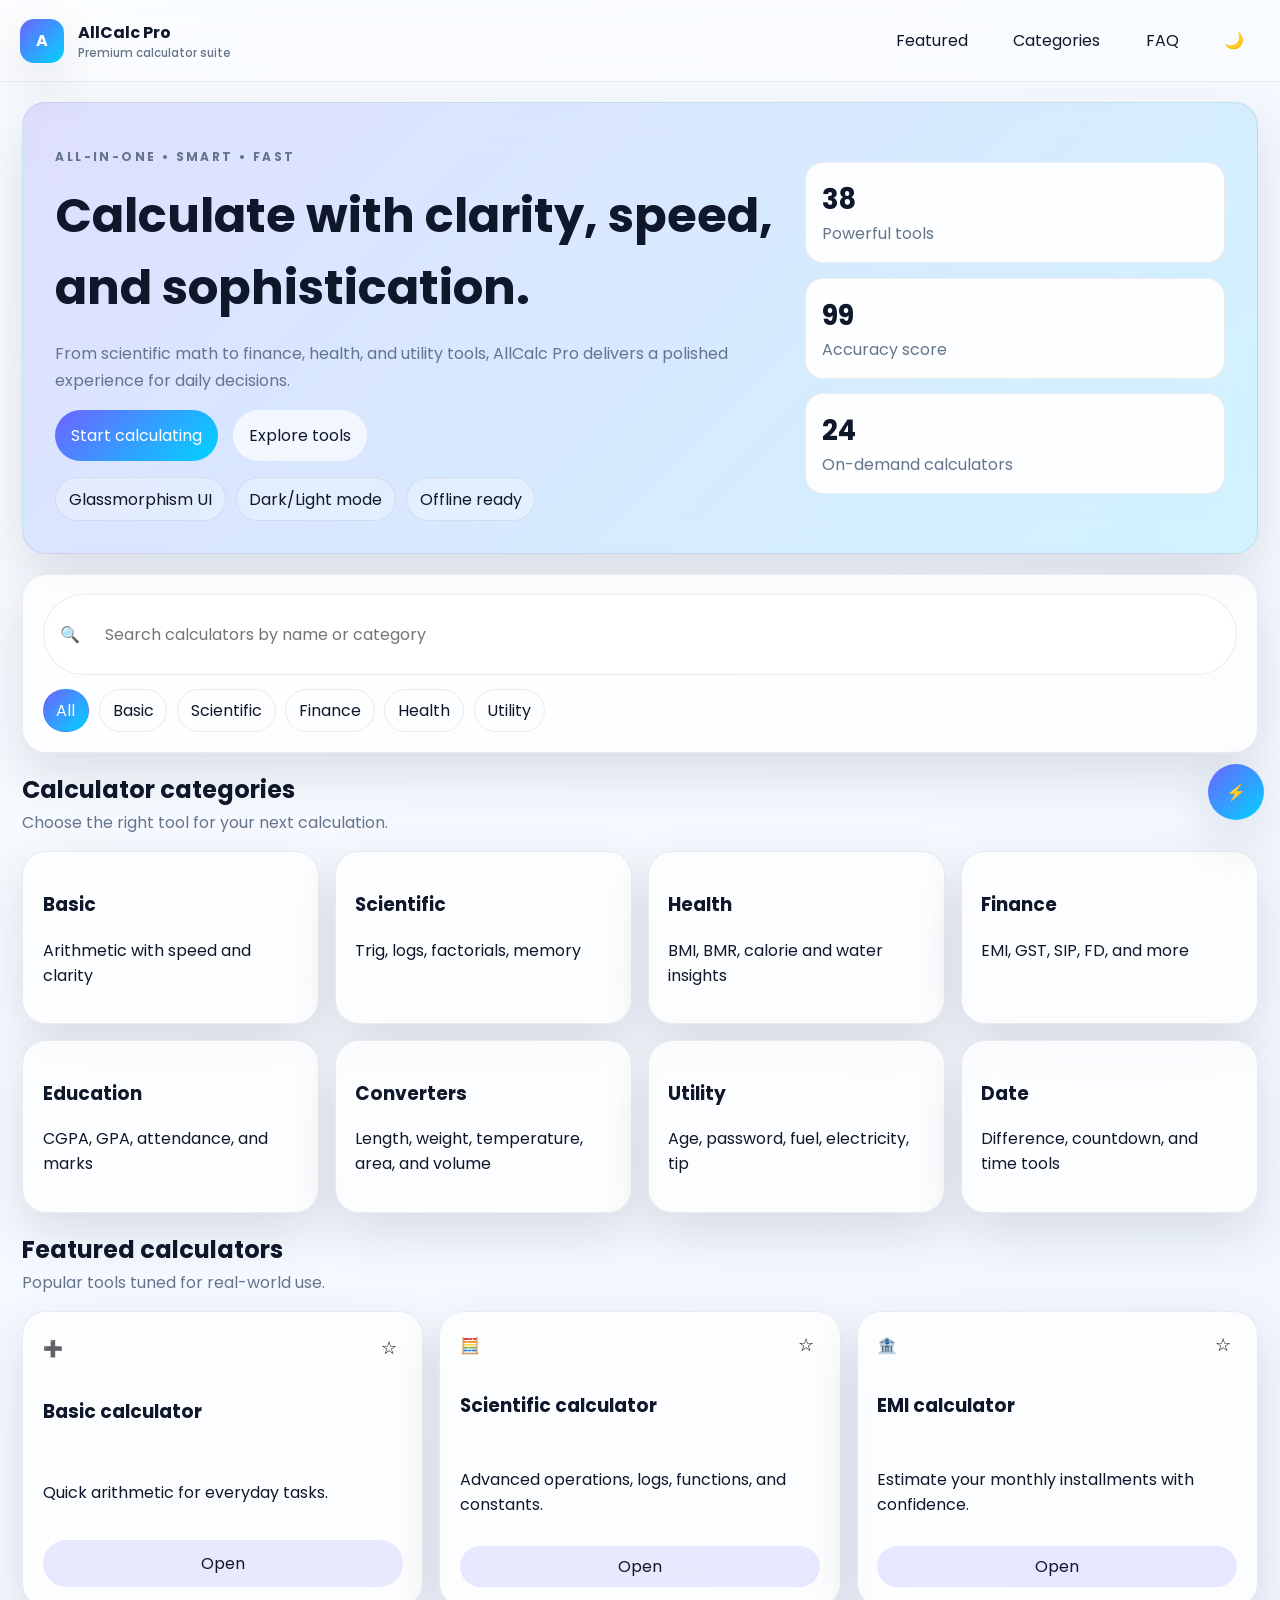
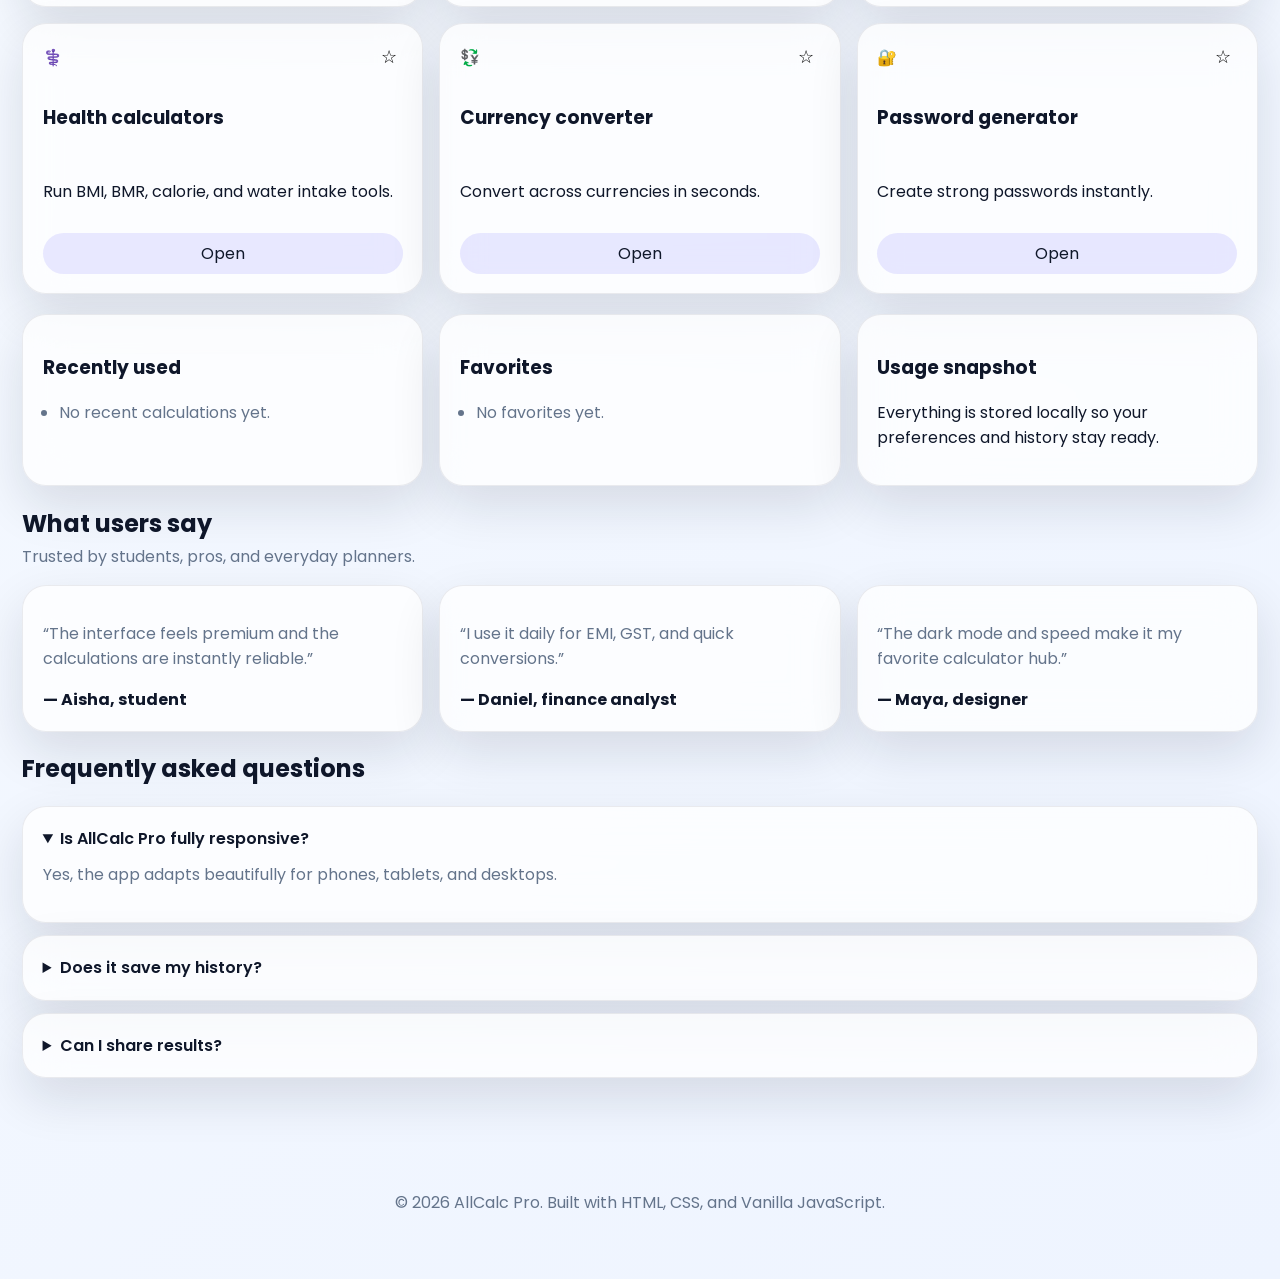
==== AllCalc-Pro/index.html @ bd67d14a "First website project" ====
<!DOCTYPE html>
<html lang="en" data-theme="light">
  <head>
    <meta charset="UTF-8" />
    <meta name="viewport" content="width=device-width, initial-scale=1.0" />
    <title>AllCalc Pro | Premium Calculator Hub</title>
    <meta name="description" content="AllCalc Pro is a premium calculator portal with science, finance, health, and utility tools." />
    <link rel="preconnect" href="https://fonts.googleapis.com" />
    <link rel="preconnect" href="https://fonts.gstatic.com" crossorigin />
    <link href="https://fonts.googleapis.com/css2?family=Poppins:wght@300;400;500;600;700;800&display=swap" rel="stylesheet" />
    <link rel="stylesheet" href="style.css" />
  </head>
  <body>
    <button class="back-to-top" aria-label="Back to top">↑</button>
    <button class="fab" aria-label="Quick actions">⚡</button>
    <div class="toast-container" id="toast-container"></div>
    <header class="topbar">
      <a class="brand" href="#"><span class="brand-mark">A</span><span><strong>AllCalc Pro</strong><small>Premium calculator suite</small></span></a>
      <nav class="top-nav" aria-label="Primary navigation">
        <a href="#featured">Featured</a><a href="#categories">Categories</a><a href="#faq">FAQ</a><button class="theme-toggle" id="theme-toggle" aria-label="Toggle theme">🌙</button>
      </nav>
    </header>
    <main class="page-shell">
      <section class="hero card">
        <div>
          <p class="eyebrow">All-in-one • Smart • Fast</p>
          <h1>Calculate with clarity, speed, and sophistication.</h1>
          <p>From scientific math to finance, health, and utility tools, AllCalc Pro delivers a polished experience for daily decisions.</p>
          <div class="hero-actions"><a class="btn btn-primary" href="calculators/basic.html">Start calculating</a><a class="btn btn-secondary" href="#featured">Explore tools</a></div>
          <div class="hero-tags"><span>Glassmorphism UI</span><span>Dark/Light mode</span><span>Offline ready</span></div>
        </div>
        <div class="hero-panel"><div class="metric-card"><strong class="counter" data-target="38">0</strong><span>Powerful tools</span></div><div class="metric-card"><strong class="counter" data-target="99">0</strong><span>Accuracy score</span></div><div class="metric-card"><strong class="counter" data-target="24">0</strong><span>On-demand calculators</span></div></div>
      </section>
      <section class="search-panel card">
        <label class="search-box" for="search"><span>🔍</span><input id="search" type="search" placeholder="Search calculators by name or category" /></label>
        <div class="chip-row"><button class="chip is-active" data-filter="all">All</button><button class="chip" data-filter="Basic">Basic</button><button class="chip" data-filter="Scientific">Scientific</button><button class="chip" data-filter="Finance">Finance</button><button class="chip" data-filter="Health">Health</button><button class="chip" data-filter="Utility">Utility</button></div>
      </section>
      <section id="categories" class="section"><div class="section-heading"><h2>Calculator categories</h2><p>Choose the right tool for your next calculation.</p></div><div class="grid categories-grid"><a class="category-card" href="calculators/basic.html"><h3>Basic</h3><p>Arithmetic with speed and clarity</p></a><a class="category-card" href="calculators/scientific.html"><h3>Scientific</h3><p>Trig, logs, factorials, memory</p></a><a class="category-card" href="calculators/health.html"><h3>Health</h3><p>BMI, BMR, calorie and water insights</p></a><a class="category-card" href="calculators/emi.html"><h3>Finance</h3><p>EMI, GST, SIP, FD, and more</p></a><a class="category-card" href="calculators/cgpa.html"><h3>Education</h3><p>CGPA, GPA, attendance, and marks</p></a><a class="category-card" href="calculators/length.html"><h3>Converters</h3><p>Length, weight, temperature, area, and volume</p></a><a class="category-card" href="calculators/age.html"><h3>Utility</h3><p>Age, password, fuel, electricity, tip</p></a><a class="category-card" href="calculators/date.html"><h3>Date</h3><p>Difference, countdown, and time tools</p></a></div></section>
      <section id="featured" class="section"><div class="section-heading"><h2>Featured calculators</h2><p>Popular tools tuned for real-world use.</p></div><div class="grid calculator-grid" id="calculator-grid"><article class="calculator-card" data-name="Basic Calculator" data-category="Basic" data-url="calculators/basic.html"><div class="card-head"><span>➕</span><button class="favorite-btn" data-fav="basic">☆</button></div><h3>Basic calculator</h3><p>Quick arithmetic for everyday tasks.</p><a href="calculators/basic.html" class="btn btn-mini">Open</a></article><article class="calculator-card" data-name="Scientific Calculator" data-category="Scientific" data-url="calculators/scientific.html"><div class="card-head"><span>🧮</span><button class="favorite-btn" data-fav="scientific">☆</button></div><h3>Scientific calculator</h3><p>Advanced operations, logs, functions, and constants.</p><a href="calculators/scientific.html" class="btn btn-mini">Open</a></article><article class="calculator-card" data-name="EMI Calculator" data-category="Finance" data-url="calculators/emi.html"><div class="card-head"><span>🏦</span><button class="favorite-btn" data-fav="emi">☆</button></div><h3>EMI calculator</h3><p>Estimate your monthly installments with confidence.</p><a href="calculators/emi.html" class="btn btn-mini">Open</a></article><article class="calculator-card" data-name="Health calculators" data-category="Health" data-url="calculators/health.html"><div class="card-head"><span>⚕️</span><button class="favorite-btn" data-fav="health">☆</button></div><h3>Health calculators</h3><p>Run BMI, BMR, calorie, and water intake tools.</p><a href="calculators/health.html" class="btn btn-mini">Open</a></article><article class="calculator-card" data-name="Currency Converter" data-category="Utility" data-url="calculators/currency.html"><div class="card-head"><span>💱</span><button class="favorite-btn" data-fav="currency">☆</button></div><h3>Currency converter</h3><p>Convert across currencies in seconds.</p><a href="calculators/currency.html" class="btn btn-mini">Open</a></article><article class="calculator-card" data-name="Password Generator" data-category="Utility" data-url="calculators/password.html"><div class="card-head"><span>🔐</span><button class="favorite-btn" data-fav="password">☆</button></div><h3>Password generator</h3><p>Create strong passwords instantly.</p><a href="calculators/password.html" class="btn btn-mini">Open</a></article></div></section>
      <section id="stats" class="section stats-grid"><div class="card stat-card"><h3>Recently used</h3><ul id="recent-list"></ul></div><div class="card stat-card"><h3>Favorites</h3><ul id="favorites-list"></ul></div><div class="card stat-card"><h3>Usage snapshot</h3><p>Everything is stored locally so your preferences and history stay ready.</p></div></section>
      <section class="section"><div class="section-heading"><h2>What users say</h2><p>Trusted by students, pros, and everyday planners.</p></div><div class="grid testimonials-grid"><article class="card quote-card"><p>“The interface feels premium and the calculations are instantly reliable.”</p><strong>— Aisha, student</strong></article><article class="card quote-card"><p>“I use it daily for EMI, GST, and quick conversions.”</p><strong>— Daniel, finance analyst</strong></article><article class="card quote-card"><p>“The dark mode and speed make it my favorite calculator hub.”</p><strong>— Maya, designer</strong></article></div></section>
      <section id="faq" class="section"><div class="section-heading"><h2>Frequently asked questions</h2></div><div class="faq-list"><details class="card faq-item" open><summary>Is AllCalc Pro fully responsive?</summary><p>Yes, the app adapts beautifully for phones, tablets, and desktops.</p></details><details class="card faq-item"><summary>Does it save my history?</summary><p>Yes, your calculations and favorites are preserved locally in your browser.</p></details><details class="card faq-item"><summary>Can I share results?</summary><p>Yes, you can copy, share, print, and export your history for easy use.</p></details></div></section>
    </main>
    <footer class="footer"><p>© 2026 AllCalc Pro. Built with HTML, CSS, and Vanilla JavaScript.</p></footer>
    <script src="script.js"></script>
  </body>
</html>
---- AllCalc-Pro/style.css ----
:root { color-scheme: light; --bg: linear-gradient(135deg, #f8fbff 0%, #eef4ff 100%); --surface: rgba(255,255,255,0.75); --surface-strong: rgba(255,255,255,0.95); --text: #0f172a; --muted: #64748b; --border: rgba(15, 23, 42, 0.08); --primary: #6c63ff; --secondary: #00d4ff; --accent: #00ffb2; --shadow: 0 20px 50px rgba(15, 23, 42, 0.12); --radius: 24px; }
:root[data-theme="dark"] { color-scheme: dark; --bg: linear-gradient(135deg, #020617 0%, #111827 100%); --surface: rgba(15, 23, 42, 0.76); --surface-strong: rgba(15, 23, 42, 0.92); --text: #f8fafc; --muted: #94a3b8; --border: rgba(148, 163, 184, 0.15); --shadow: 0 20px 50px rgba(2, 6, 23, 0.46); }
* { box-sizing: border-box; }
html { scroll-behavior: smooth; }
body { margin: 0; font-family: 'Poppins', sans-serif; background: var(--bg); color: var(--text); min-height: 100vh; transition: background 0.25s ease, color 0.25s ease; }
a { color: inherit; text-decoration: none; }
button, input, select, textarea { font: inherit; }
img { max-width: 100%; display: block; }
.topbar { position: sticky; top: 0; z-index: 800; display: flex; justify-content: space-between; align-items: center; padding: 1rem 1.25rem; backdrop-filter: blur(18px); background: rgba(255,255,255,0.44); border-bottom: 1px solid var(--border); }
:root[data-theme="dark"] .topbar { background: rgba(2, 6, 23, 0.72); }
.brand { display: flex; align-items: center; gap: 0.85rem; font-weight: 700; }
.brand-mark { display: grid; place-items: center; width: 44px; height: 44px; border-radius: 14px; color: white; background: linear-gradient(135deg, var(--primary), var(--secondary)); box-shadow: var(--shadow); }
.brand small { display: block; font-size: 0.72rem; color: var(--muted); font-weight: 500; }
.top-nav { display: flex; gap: 0.8rem; align-items: center; }
.top-nav a, .theme-toggle { padding: 0.7rem 0.95rem; border-radius: 999px; border: 1px solid transparent; background: transparent; color: var(--text); }
.top-nav a:hover, .theme-toggle:hover { background: rgba(108, 99, 255, 0.12); }
.theme-toggle { cursor: pointer; }
.page-shell { max-width: 1280px; margin: 0 auto; padding: 1rem 1rem 4rem; display: grid; gap: 1.2rem; }
.sidebar { display: none; position: sticky; top: 88px; height: fit-content; }
.sidebar-card, .card, .calculator-card, .category-card, .quote-card, .stat-card, .faq-item, .calc-shell, .result-card { background: var(--surface); border: 1px solid var(--border); border-radius: var(--radius); box-shadow: var(--shadow); backdrop-filter: blur(20px); }
.sidebar-card .nav-link { display: block; padding: 0.85rem 1rem; margin-bottom: 0.45rem; border-radius: 18px; color: var(--text); transition: background 0.2s ease, transform 0.2s ease; }
.sidebar-card .nav-link:hover, .sidebar-card .nav-link.active { background: rgba(108, 99, 255, 0.12); }
.sidebar-card .nav-link:last-child { margin-bottom: 0; }
.sidebar-card h3 { margin-top: 0; margin-bottom: 1rem; }
.sidebar-card .nav-link.active { font-weight: 700; }

.card, .calculator-card, .category-card, .quote-card, .stat-card, .faq-item, .calc-shell, .result-card { padding: 1.2rem; }
.hero { display: grid; gap: 1rem; align-items: center; padding: 2rem; background: linear-gradient(135deg, rgba(108, 99, 255, 0.18), rgba(0, 212, 255, 0.14)); }
.eyebrow { text-transform: uppercase; letter-spacing: 0.2em; color: var(--primary); font-size: 0.75rem; font-weight: 700; }
.hero h1 { font-size: clamp(1.8rem, 4vw, 3rem); margin: 0.3rem 0 0.8rem; }
.hero p { color: var(--muted); line-height: 1.7; }
.hero-actions { display: flex; gap: 0.9rem; flex-wrap: wrap; margin-top: 1rem; }
.hero-tags { display: flex; gap: 0.6rem; flex-wrap: wrap; margin-top: 1rem; }
.hero-tags span { padding: 0.55rem 0.8rem; border-radius: 999px; border: 1px solid var(--border); background: rgba(255,255,255,0.25); }
.hero-panel { display: grid; gap: 0.9rem; }
.metric-card { padding: 1rem; border-radius: 18px; background: var(--surface-strong); border: 1px solid var(--border); }
.metric-card strong { font-size: 1.7rem; display: block; }
.metric-card span { color: var(--muted); }
.search-panel { display: grid; gap: 0.9rem; }
.search-box { display: flex; align-items: center; gap: 0.65rem; padding: 0.9rem 1rem; border-radius: 999px; background: var(--surface-strong); border: 1px solid var(--border); }
.search-box input { width: 100%; border: none; outline: none; background: transparent; color: var(--text); }
.chip-row { display: flex; gap: 0.6rem; flex-wrap: wrap; }
.chip { border: 1px solid var(--border); border-radius: 999px; background: transparent; color: var(--text); padding: 0.5rem 0.8rem; cursor: pointer; }
.chip.is-active { background: linear-gradient(135deg, var(--primary), var(--secondary)); color: white; }
.section { display: grid; gap: 1rem; }
.section-heading h2 { margin: 0 0 0.2rem; }
.section-heading p { margin: 0; color: var(--muted); }
.grid { display: grid; gap: 1rem; }
.categories-grid, .calculator-grid, .testimonials-grid { grid-template-columns: repeat(1, minmax(0, 1fr)); }
.category-card { display: block; transition: transform 0.2s ease, box-shadow 0.2s ease; }
.category-card:hover, .calculator-card:hover { transform: translateY(-3px); }
.calculator-card { display: grid; gap: 0.8rem; }
.card-head { display: flex; justify-content: space-between; align-items: center; }
.favorite-btn { border: none; background: transparent; cursor: pointer; font-size: 1.1rem; }
.btn { display: inline-flex; align-items: center; justify-content: center; gap: 0.4rem; border: none; border-radius: 999px; padding: 0.8rem 1rem; cursor: pointer; transition: transform 0.2s ease; position: relative; overflow: hidden; }
.btn:hover { transform: translateY(-1px); }
.btn-primary { background: linear-gradient(135deg, var(--primary), var(--secondary)); color: white; }
.btn-secondary { background: rgba(255,255,255,0.65); color: var(--text); }
.btn-mini { padding: 0.5rem 0.8rem; background: rgba(108, 99, 255, 0.14); }
.stats-grid { grid-template-columns: 1fr; }
.stat-card ul { padding-left: 1rem; color: var(--muted); }
.stat-card li { margin-bottom: 0.5rem; }
.quote-card p { color: var(--muted); }
.faq-list { display: grid; gap: 0.75rem; }
.faq-item summary { cursor: pointer; font-weight: 600; }
.faq-item p { color: var(--muted); margin-top: 0.7rem; }
.footer { text-align: center; padding: 2rem 1rem 3rem; color: var(--muted); }
.back-to-top, .fab { position: fixed; right: 1rem; z-index: 900; border: none; cursor: pointer; border-radius: 50%; color: white; background: linear-gradient(135deg, var(--primary), var(--secondary)); box-shadow: var(--shadow); }
.back-to-top { bottom: 1rem; width: 48px; height: 48px; display: none; }
.fab { bottom: 5rem; width: 56px; height: 56px; }
.back-to-top.show { display: grid; place-items: center; }
.toast-container { position: fixed; right: 1rem; bottom: 6rem; display: grid; gap: 0.6rem; z-index: 950; }
.toast { padding: 0.8rem 1rem; border-radius: 999px; background: var(--surface-strong); border: 1px solid var(--border); box-shadow: var(--shadow); }
.ripple { position: absolute; border-radius: 50%; transform: scale(0); animation: ripple 0.6s linear; pointer-events: none; background: rgba(255,255,255,0.45); }
@keyframes ripple { to { transform: scale(2.5); opacity: 0; } }
.page-intro { display: flex; justify-content: space-between; align-items: center; gap: 0.8rem; flex-wrap: wrap; }
.breadcrumbs { color: var(--muted); }
.calc-shell { display: grid; gap: 1rem; }
.form-grid { display: grid; gap: 0.9rem; }
label { display: grid; gap: 0.35rem; color: var(--muted); }
input, select, textarea { border: 1px solid var(--border); border-radius: 14px; padding: 0.8rem 0.95rem; background: var(--surface-strong); color: var(--text); outline: none; }
input:focus, select:focus, textarea:focus { border-color: var(--primary); box-shadow: 0 0 0 3px rgba(108, 99, 255, 0.16); }
.result-card { display: grid; gap: 0.8rem; }
.result-card .result { font-size: 1.25rem; font-weight: 700; word-break: break-word; }
.result-actions { display: flex; flex-wrap: wrap; gap: 0.6rem; }
.scientific-grid { display: grid; grid-template-columns: repeat(4, minmax(0, 1fr)); gap: 0.7rem; }
.scientific-grid button { border: none; border-radius: 16px; padding: 0.8rem; background: var(--surface-strong); color: var(--text); cursor: pointer; }
.scientific-grid button:hover { background: rgba(108, 99, 255, 0.12); }
.memory-row { display: flex; gap: 0.6rem; flex-wrap: wrap; }
@media (min-width: 768px) {
	.page-shell { padding: 1.25rem 1.4rem 4rem; }
	.categories-grid { grid-template-columns: repeat(2, minmax(0, 1fr)); }
	.calculator-grid { grid-template-columns: repeat(2, minmax(0, 1fr)); }
	.stats-grid { grid-template-columns: repeat(2, minmax(0, 1fr)); }
	.hero { grid-template-columns: 1.4fr 0.8fr; }
	.page-shell.has-sidebar .sidebar { display: block; width: 260px; }
	.page-shell.has-sidebar { grid-template-columns: 260px minmax(0, 1fr); align-items: start; }
}
@media (min-width: 1024px) { .categories-grid { grid-template-columns: repeat(4, minmax(0, 1fr)); } .calculator-grid { grid-template-columns: repeat(3, minmax(0, 1fr)); } .testimonials-grid { grid-template-columns: repeat(3, minmax(0, 1fr)); } .stats-grid { grid-template-columns: repeat(3, minmax(0, 1fr)); } }
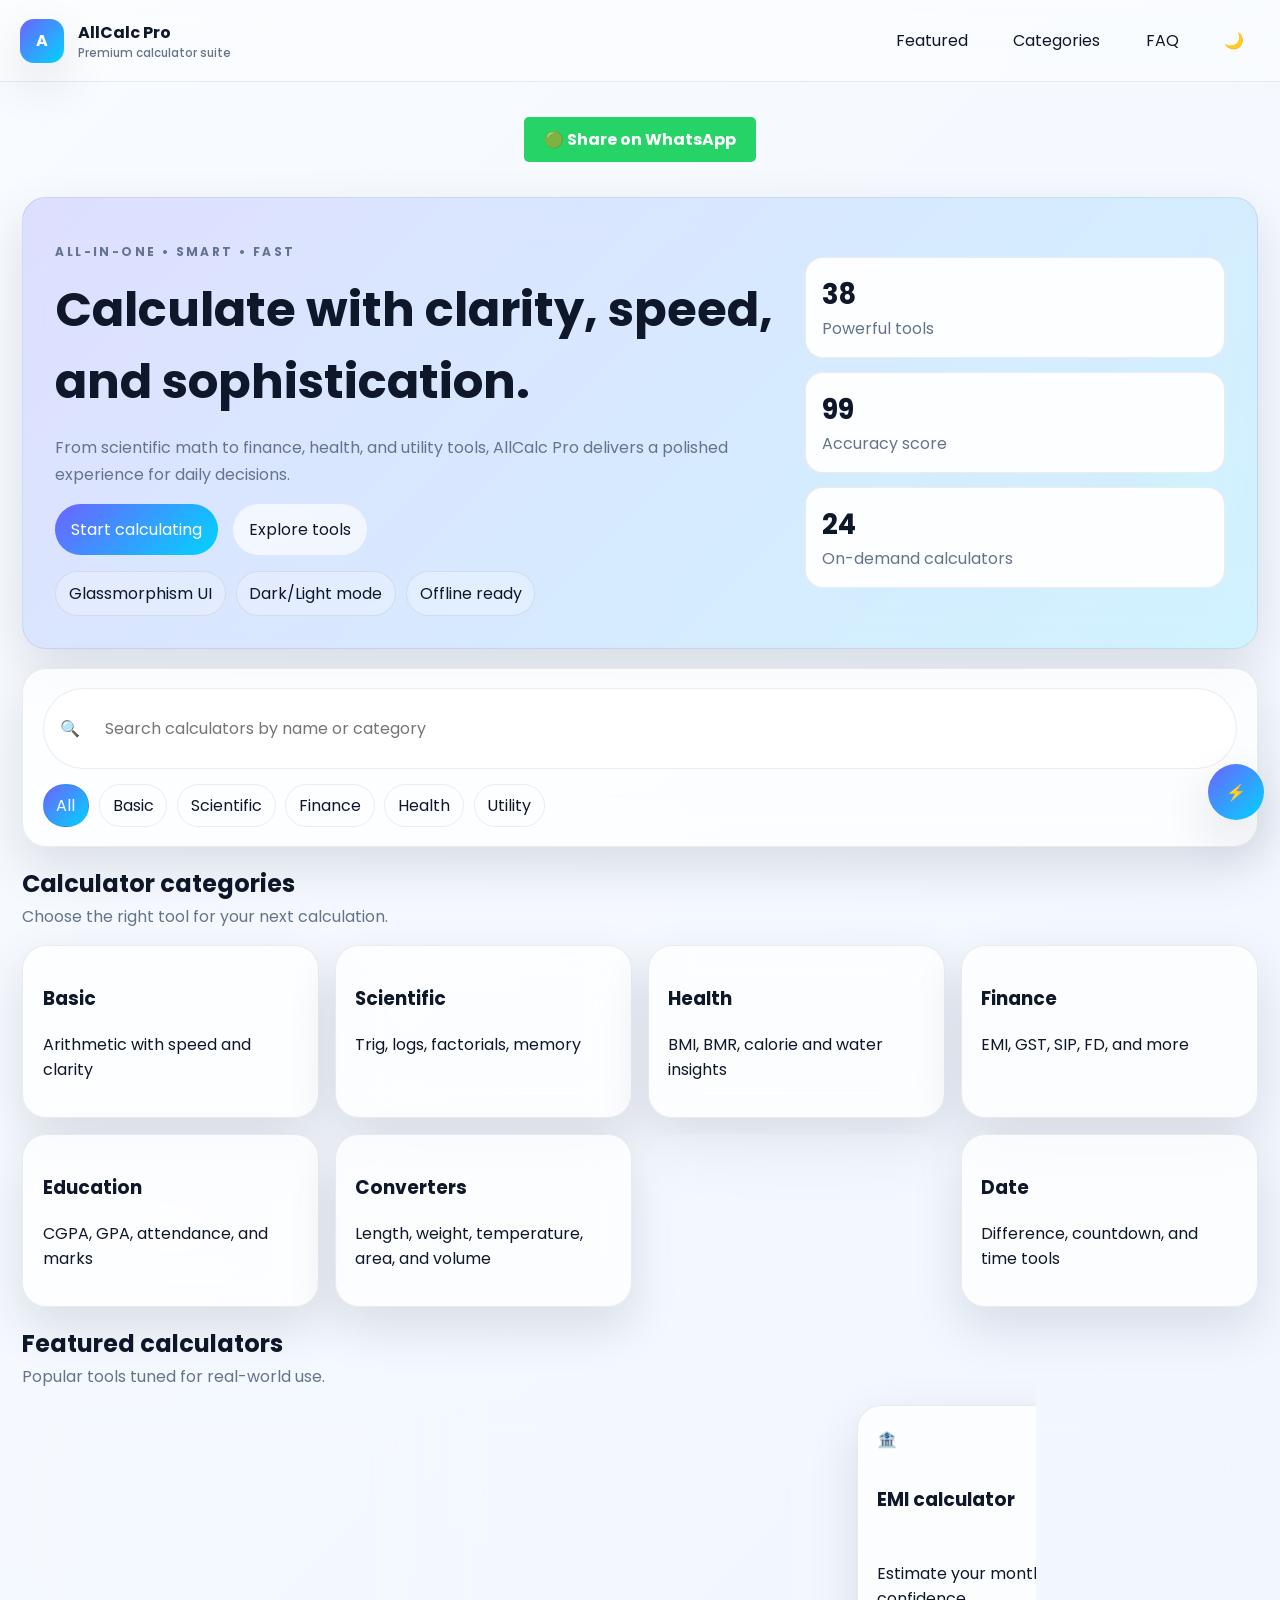
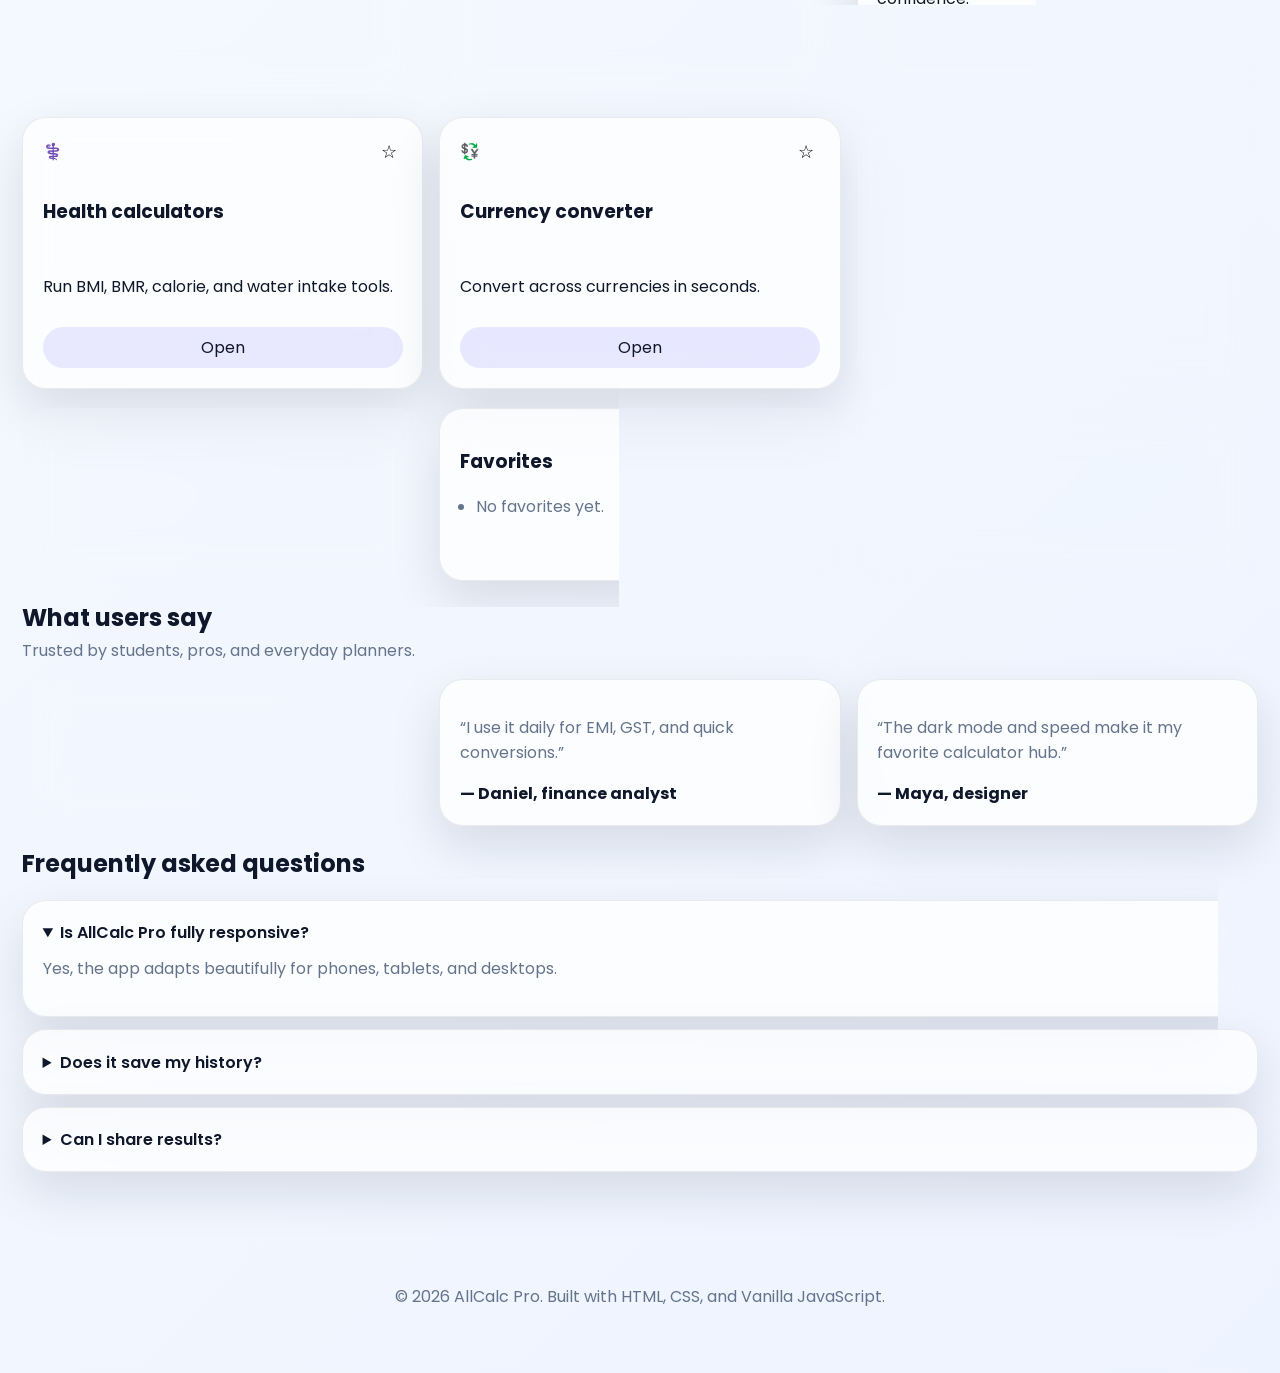
==== commit b1faf90b: "Add WhatsApp share button to index.html Added a WhatsApp share button to promote the premium calcula" ====
--- a/AllCalc-Pro/index.html
+++ b/AllCalc-Pro/index.html
@@ -1,10 +1,13 @@
 <!DOCTYPE html>
 <html lang="en" data-theme="light">
   <head>
+    <title>AllCalc Pro - Best Free Online Calculator</title>
+<meta name="description" content="AllCalc Pro offers fast, accurate, and easy-to-use online calculators for daily math and basic calculations.">
+<meta name="keywords" content="calculator, online calculator, free calculator, AllCalc Pro, premium calculator">
     <meta charset="UTF-8" />
     <meta name="viewport" content="width=device-width, initial-scale=1.0" />
-    <title>AllCalc Pro | Premium Calculator Hub</title>
-    <meta name="description" content="AllCalc Pro is a premium calculator portal with science, finance, health, and utility tools." />
+   
+
     <link rel="preconnect" href="https://fonts.googleapis.com" />
     <link rel="preconnect" href="https://fonts.gstatic.com" crossorigin />
     <link href="https://fonts.googleapis.com/css2?family=Poppins:wght@300;400;500;600;700;800&display=swap" rel="stylesheet" />
@@ -21,6 +24,11 @@
       </nav>
     </header>
     <main class="page-shell">
+      <div style="text-align: center; margin: 15px 0;">
+    <a href="https://api.whatsapp.com/send?text=Hey! Check out this awesome premium calculator: https://sam-1102-soft.github.io/premium-calculator/AllCalc-Pro/" target="_blank" style="background-color: #25D366; color: white; padding: 10px 20px; text-decoration: none; border-radius: 5px; font-weight: bold; display: inline-block;">
+        🟢 Share on WhatsApp
+    </a>
+</div>
       <section class="hero card">
         <div>
           <p class="eyebrow">All-in-one • Smart • Fast</p>
@@ -44,4 +52,4 @@
     <footer class="footer"><p>© 2026 AllCalc Pro. Built with HTML, CSS, and Vanilla JavaScript.</p></footer>
     <script src="script.js"></script>
   </body>
-</html>+</html>
